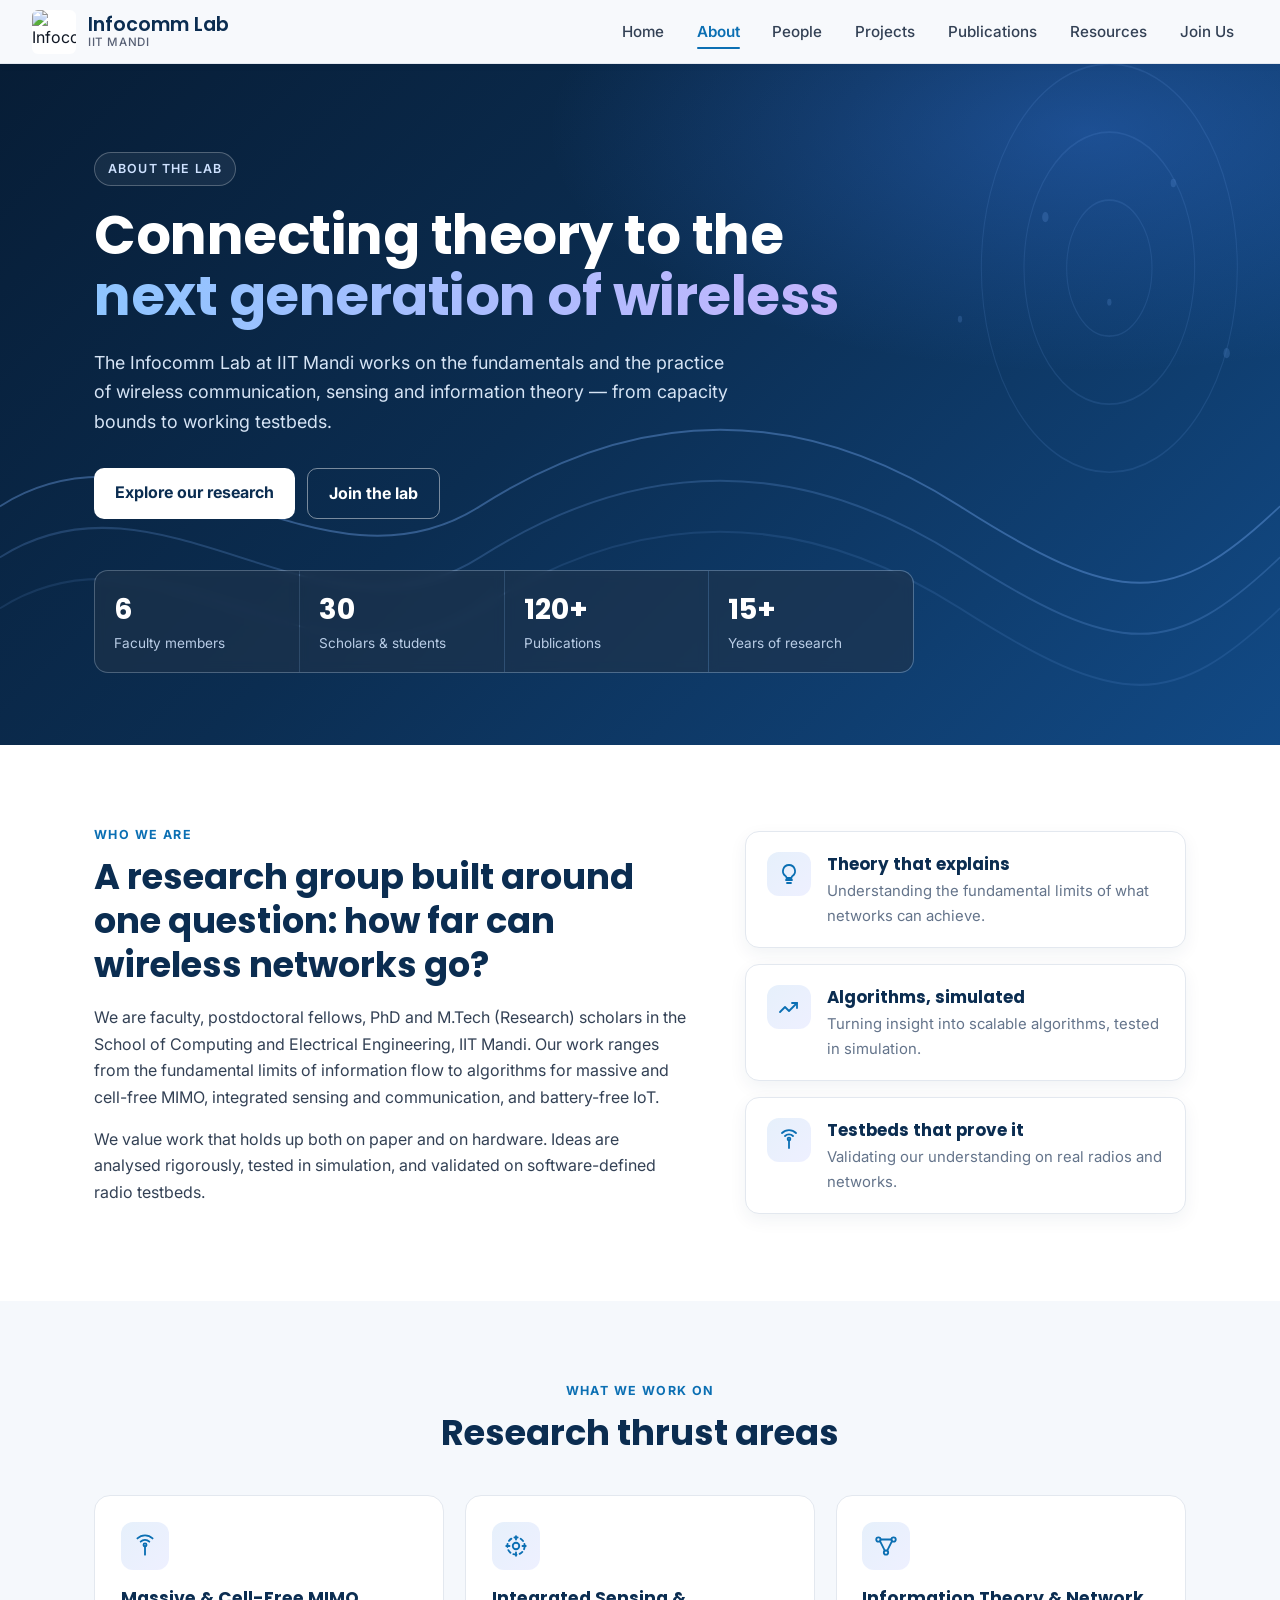
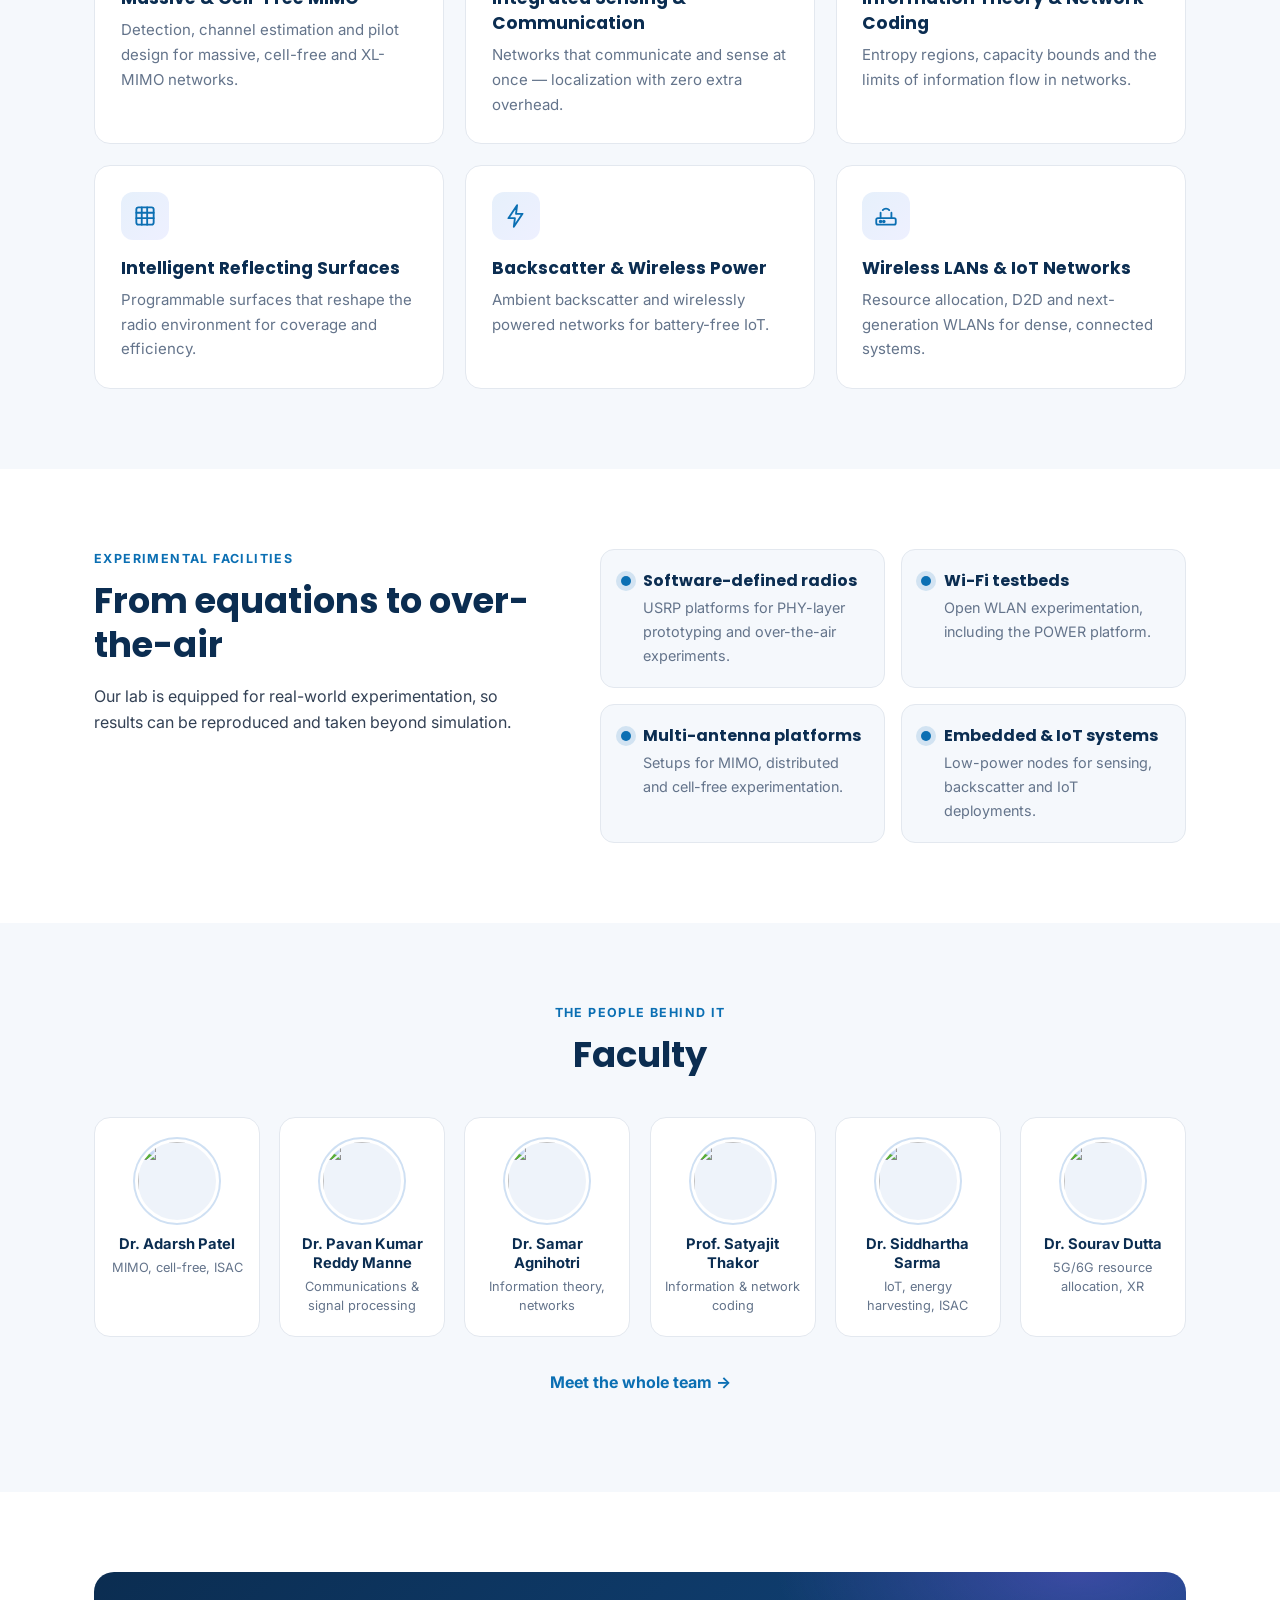
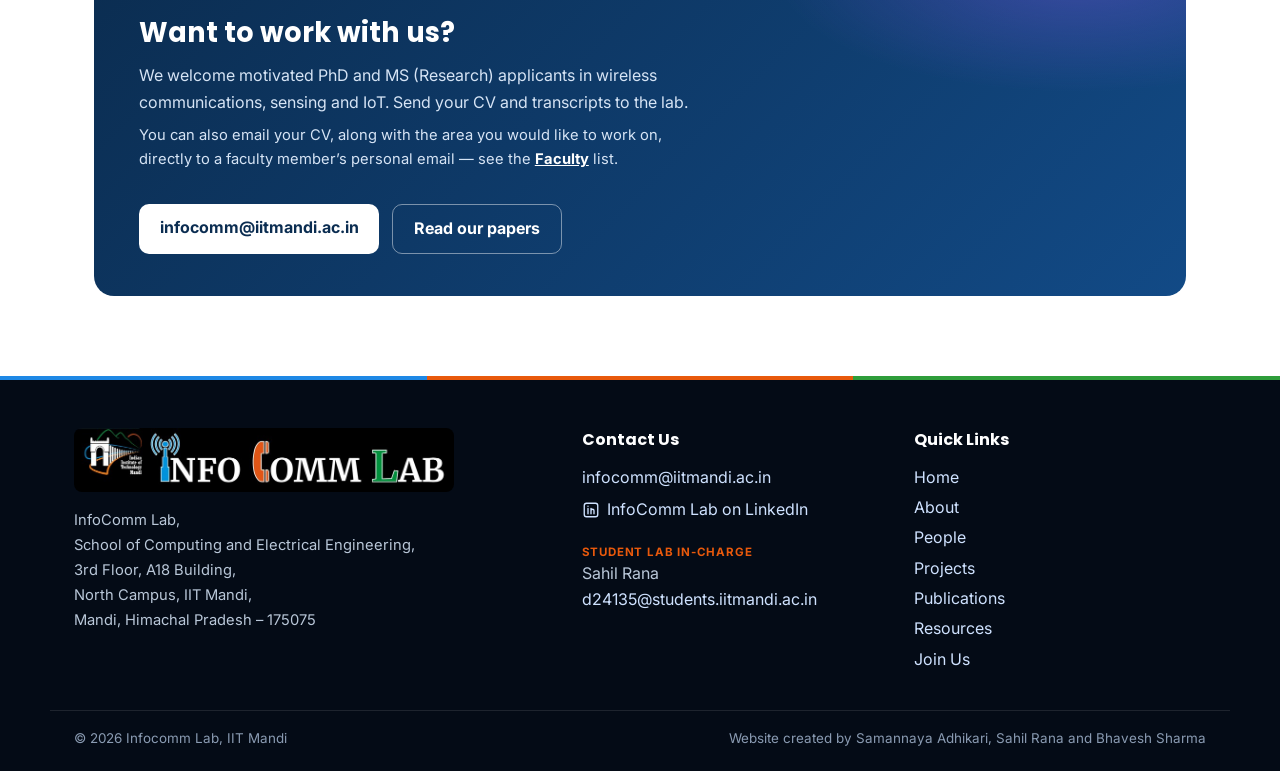
==== about.html @ 1af62e1c "InfoComm Lab website" ====
<!DOCTYPE html>
<html lang="en">
<head>
  <meta charset="utf-8" />
  <meta name="viewport" content="width=device-width,initial-scale=1" />

  <title>About — Infocomm Lab, IIT Mandi</title>
  <meta name="description" content="About the Infocomm Lab, IIT Mandi — research in massive and cell-free MIMO, ISAC, information theory, IRS, backscatter and IoT networks." />
  <meta name="keywords" content="Infocomm Lab IIT Mandi, wireless research, communication systems, sensing" />
  <link rel="canonical" href="https://infocomm.iitmandi.ac.in/about.html" />

  <link href="https://fonts.googleapis.com/css2?family=Inter:wght@300;400;600;700&family=Poppins:wght@600&display=swap" rel="stylesheet">
  <link rel="stylesheet" href="style.css">
  <!-- NAVBAR style (inline so every page looks the same even with an old/cached style.css or script.js) -->
  <style>
    html body nav.nav.nav{position:sticky;top:0;z-index:1000;background:#f7f9fc !important;background-image:none !important;
      backdrop-filter:none !important;border-bottom:1px solid #e3e8ef !important;box-shadow:0 1px 8px rgba(15,23,42,.06) !important}
    html body nav.nav.nav .nav-inner{display:flex !important;align-items:center;justify-content:space-between;gap:1rem;
      width:100% !important;max-width:none !important;margin:0 !important;padding:.6rem 2rem !important;box-sizing:border-box}
    html body nav.nav.nav .brand{display:flex !important;align-items:center;gap:.75rem;margin:0 !important;text-decoration:none}
    html body nav.nav.nav .brand-logo{height:44px !important;width:44px !important;object-fit:contain;border-radius:6px;background:#fff}
    html body nav.nav.nav .brand-name{display:flex;flex-direction:column;line-height:1.15}
    html body nav.nav.nav .brand-text{font-family:"Poppins",sans-serif;font-weight:600;font-size:1.2rem;color:#0b2d51 !important}
    html body nav.nav.nav .brand-sub{font-family:"Inter",sans-serif;font-size:.72rem;font-weight:500;letter-spacing:.6px;text-transform:uppercase;color:#586175 !important}
    html body nav.nav.nav .nav-links{list-style:none;margin:0;padding:0;background:transparent !important;gap:.25rem}
    html body nav.nav.nav .nav-links li a{position:relative;display:block;text-decoration:none;font-family:"Inter",sans-serif;font-size:.95rem;font-weight:500;
      color:#334155 !important;padding:.5rem .9rem;border-radius:6px;opacity:1 !important;transition:color .2s,background-color .2s}
    html body nav.nav.nav .nav-links li a:hover{color:#0b6fb3 !important;background:#e8eef7 !important}
    html body nav.nav.nav .nav-links li a.active{color:#0b6fb3 !important;font-weight:600}
    html body nav.nav.nav .nav-links li a.active::after{content:"";position:absolute;left:.9rem;right:.9rem;bottom:2px;height:2px;border-radius:2px;background:#0b6fb3}
    html body nav.nav.nav .nav-toggle{background:none;border:0;padding:.6rem .4rem;cursor:pointer}
    html body nav.nav.nav .hamburger,html body nav.nav.nav .hamburger::before,html body nav.nav.nav .hamburger::after{background:#0b2d51 !important}
    @media (min-width:700px){
      html body nav.nav.nav .nav-toggle{display:none !important}
      html body nav.nav.nav .nav-links{display:flex !important;flex-direction:row;align-items:center;position:static}
    }
    @media (max-width:699px){
      html body nav.nav.nav .nav-inner{position:relative;padding:.5rem 1rem !important}
      html body nav.nav.nav .brand-logo{height:38px !important;width:38px !important}
      html body nav.nav.nav .nav-links{display:none !important;position:absolute;top:100%;left:0;right:0;flex-direction:column;
        background:#f7f9fc !important;border-bottom:1px solid #e3e8ef;box-shadow:0 8px 16px rgba(15,23,42,.08);padding:.5rem 1rem 1rem}
      html body nav.nav.nav .nav-links.open{display:flex !important}
      html body nav.nav.nav .nav-links li a.active::after{display:none}
    }
    @media (min-width:700px) and (max-width:1100px){
      html body nav.nav.nav .nav-inner{padding:.6rem 1rem !important}
      html body nav.nav.nav .nav-links li a{padding:.5rem .55rem;font-size:.88rem}
      html body nav.nav.nav .brand-sub{display:none}
    }
  </style>
  <!-- ABOUT PAGE styles -->
  <style>
    .ab{--navy:#0b2d51;--blue:#0b6fb3;--sky:#3b82f6;--ink:#0f1724;--text:#334155;--muted:#64748b;--line:#e3e8ef;--tint:#f5f8fc}
    .ab-wrap{max-width:1140px;margin:0 auto;padding:0 1.5rem}
    .ab h1,.ab h2,.ab h3{font-family:"Poppins",sans-serif;color:var(--navy);margin:0}
    .ab p{color:var(--text);line-height:1.65}
    .ab-section{padding:5rem 0}
    .ab-tint{background:var(--tint)}
    .ab-kicker{font-size:.78rem;font-weight:700;letter-spacing:1.4px;text-transform:uppercase;color:var(--blue) !important;margin:0 0 .6rem}
    .ab-head{text-align:center;margin-bottom:2.5rem}
    .ab-head h2,.ab-intro h2,.ab-facilities h2{font-size:clamp(1.6rem,3vw,2.2rem);line-height:1.25}
    .ab-center{text-align:center;margin-top:2rem}
    .ab-link{font-weight:700;color:var(--blue);text-decoration:none}
    .ab-link:hover{text-decoration:underline}

    /* hero */
    .ab-hero{position:relative;overflow:hidden;color:#fff;padding:5.5rem 0 4.5rem;
      background:radial-gradient(900px 400px at 85% 10%,rgba(59,130,246,.35),transparent 60%),
                 linear-gradient(135deg,#071d36 0%,#0b2d51 45%,#124a86 100%)}
    .ab-waves{position:absolute;inset:0;width:100%;height:100%;color:#7fb4ff;opacity:.35;pointer-events:none}
    .ab-hero-inner{position:relative}
    .ab-eyebrow{display:inline-block;margin:0 0 1.2rem;padding:.35rem .8rem;border:1px solid rgba(255,255,255,.25);border-radius:999px;
      font-size:.78rem;font-weight:600;letter-spacing:1.2px;text-transform:uppercase;color:#cfe2ff !important;background:rgba(255,255,255,.06)}
    .ab-hero h1{color:#fff;font-size:clamp(2rem,5vw,3.4rem);line-height:1.12;letter-spacing:-.5px}
    .ab-hero h1 span{background:linear-gradient(90deg,#8ec5ff,#c4b5fd);-webkit-background-clip:text;background-clip:text;color:transparent}
    .ab-lead{max-width:640px;margin:1.3rem 0 0;font-size:1.12rem;color:#d6e4f5 !important}
    .ab-hero-cta{display:flex;flex-wrap:wrap;gap:.8rem;margin-top:2rem}
    .ab-btn{display:inline-block;padding:.8rem 1.3rem;border-radius:10px;font-weight:700;text-decoration:none;transition:transform .15s,box-shadow .15s,background .15s}
    .ab-btn:hover{transform:translateY(-2px)}
    .ab-btn-light{background:#fff;color:var(--navy)}
    .ab-btn-light:hover{box-shadow:0 10px 24px rgba(0,0,0,.25)}
    .ab-btn-ghost{border:1px solid rgba(255,255,255,.45);color:#fff}
    .ab-btn-ghost:hover{background:rgba(255,255,255,.1)}
    .ab-stats{list-style:none;margin:3.2rem 0 0;padding:0;display:grid;grid-template-columns:repeat(4,1fr);gap:1px;
      background:rgba(255,255,255,.14);border:1px solid rgba(255,255,255,.14);border-radius:14px;overflow:hidden;max-width:820px}
    .ab-stats li{background:rgba(7,29,54,.55);padding:1.1rem 1.2rem;backdrop-filter:blur(4px)}
    .ab-stats strong{display:block;font-family:"Poppins",sans-serif;font-size:1.8rem;color:#fff}
    .ab-stats span{font-size:.85rem;color:#b9cde6}

    /* intro */
    .ab-intro{display:grid;grid-template-columns:1.35fr 1fr;gap:3.5rem;align-items:center}
    .ab-intro h2{margin-bottom:1.1rem}
    .ab-pillars{display:grid;gap:1rem}
    .ab-pillar{display:flex;gap:1rem;align-items:flex-start;background:#fff;border:1px solid var(--line);border-radius:14px;padding:1.2rem 1.3rem;
      box-shadow:0 6px 18px rgba(11,45,81,.06);transition:transform .2s,box-shadow .2s}
    .ab-pillar:hover{transform:translateX(6px);box-shadow:0 10px 26px rgba(11,45,81,.12)}
    .ab-pic{flex:none;width:44px;height:44px;border-radius:12px;display:flex;align-items:center;justify-content:center;background:linear-gradient(135deg,#e6f0fb,#eef0ff)}
    .ab-pic svg{width:24px;height:24px;fill:none;stroke:var(--blue);stroke-width:1.8;stroke-linecap:round;stroke-linejoin:round}
    .ab-num{font-family:"Poppins",sans-serif;font-weight:700;font-size:1.1rem;color:var(--sky);min-width:2rem}
    .ab-pillar h3{font-size:1.05rem}
    .ab-pillar p{margin:.2rem 0 0;font-size:.93rem;color:var(--muted)}

    /* thrust cards */
    .ab-grid{display:grid;grid-template-columns:repeat(3,1fr);gap:1.3rem}
    .ab-card{position:relative;display:block;background:#fff;border:1px solid var(--line);border-radius:16px;padding:1.6rem;text-decoration:none;
      transition:transform .2s,box-shadow .2s,border-color .2s;overflow:hidden}
    .ab-card::after{content:"";position:absolute;left:0;top:0;height:3px;width:0;background:linear-gradient(90deg,var(--blue),#8b5cf6);transition:width .3s}
    .ab-card:hover{transform:translateY(-6px);box-shadow:0 18px 36px rgba(11,45,81,.14);border-color:#cfdcec}
    .ab-card:hover::after{width:100%}
    .ab-icon{display:inline-flex;width:48px;height:48px;border-radius:12px;align-items:center;justify-content:center;
      background:linear-gradient(135deg,#e6f0fb,#eef0ff);margin-bottom:1rem}
    .ab-icon svg{width:26px;height:26px;fill:none;stroke:var(--blue);stroke-width:1.7;stroke-linecap:round;stroke-linejoin:round}
    .ab-card h3{font-size:1.08rem;margin-bottom:.45rem}
    .ab-card p{margin:0;font-size:.94rem;color:var(--muted)}

    /* facilities */
    .ab-facilities{display:grid;grid-template-columns:1fr 1.3fr;gap:3.5rem;align-items:start}
    .ab-facilities h2{margin-bottom:1rem}
    .ab-facility-list{list-style:none;margin:0;padding:0;display:grid;grid-template-columns:1fr 1fr;gap:1rem}
    .ab-facility-list li{display:flex;gap:.8rem;background:var(--tint);border:1px solid var(--line);border-radius:14px;padding:1.2rem}
    .ab-dot{flex:none;width:10px;height:10px;margin-top:.45rem;border-radius:50%;background:var(--blue);box-shadow:0 0 0 5px rgba(11,111,179,.15)}
    .ab-facility-list h3{font-size:1rem}
    .ab-facility-list p{margin:.25rem 0 0;font-size:.9rem;color:var(--muted)}

    /* faculty */
    .ab-faculty{display:grid;grid-template-columns:repeat(6,1fr);gap:1.2rem}
    .ab-faculty a{display:flex;flex-direction:column;align-items:center;text-align:center;text-decoration:none;background:#fff;border:1px solid var(--line);
      border-radius:16px;padding:1.3rem .8rem;transition:transform .2s,box-shadow .2s}
    .ab-faculty a:hover{transform:translateY(-5px);box-shadow:0 14px 30px rgba(11,45,81,.12)}
    .ab-faculty img{width:84px;height:84px;border-radius:50%;object-fit:cover;border:3px solid #fff;box-shadow:0 0 0 2px #cfe0f3;margin-bottom:.8rem;background:#eef3fa}
    .ab-faculty strong{font-size:.92rem;color:var(--navy);line-height:1.3}
    .ab-faculty span{font-size:.8rem;color:var(--muted);margin-top:.3rem}

    /* join */
    .ab-join{display:flex;align-items:center;justify-content:space-between;gap:2rem;flex-wrap:wrap;color:#fff;border-radius:20px;padding:2.6rem 2.8rem;
      background:radial-gradient(500px 200px at 90% 0%,rgba(139,92,246,.35),transparent 60%),linear-gradient(135deg,#0b2d51,#124a86)}
    .ab-join h2{color:#fff;font-size:1.7rem}
    .ab-join p{color:#d6e4f5;max-width:560px;margin:.6rem 0 0}
    .ab-join-note{font-size:.92rem;margin-top:.5rem !important}
    .ab-join-note a{color:#fff;font-weight:700}
    .ab-join-cta{display:flex;gap:.8rem;flex-wrap:wrap}

    /* reveal on scroll */
    .ab-reveal{opacity:0;transform:translateY(22px);transition:opacity .7s ease,transform .7s ease}
    .ab-reveal.in{opacity:1;transform:none}
    @media (prefers-reduced-motion:reduce){.ab-reveal{opacity:1;transform:none;transition:none}.ab *{transition:none !important}}

    @media (max-width:960px){
      .ab-grid{grid-template-columns:repeat(2,1fr)}
      .ab-faculty{grid-template-columns:repeat(3,1fr)}
      .ab-intro,.ab-facilities{grid-template-columns:1fr;gap:2rem}
    }
    @media (max-width:600px){
      .ab-section{padding:3.5rem 0}
      .ab-wrap{padding:0 1rem}
      .ab-hero{padding:3.5rem 0 3rem}
      .ab-stats{grid-template-columns:repeat(2,1fr)}
      .ab-grid,.ab-facility-list{grid-template-columns:1fr}
      .ab-faculty{grid-template-columns:repeat(2,1fr)}
      .ab-join{padding:2rem 1.4rem}
    }
    .ab-credit{text-align:center;font-size:.8rem;color:#64748b;margin:.3rem 0 0}

    .ab-visit-sec{padding-top:0}
    .ab-visit{display:flex;align-items:center;gap:1.6rem;flex-wrap:wrap;padding:1.8rem 2rem;border-radius:18px;background:#fff;border:1px solid var(--line);border-left:5px solid #e8590c;box-shadow:0 12px 30px rgba(11,45,81,.08)}
    .ab-visit-av{position:relative;flex:none;width:80px;height:80px;border-radius:50%;overflow:hidden;background:linear-gradient(135deg,#dbeafe,#e0e7ff);display:flex;align-items:center;justify-content:center;box-shadow:0 0 0 3px #fff,0 0 0 5px #fcd9c4}
    .ab-visit-av span{font-family:"Poppins",sans-serif;font-weight:600;color:var(--blue);font-size:1.3rem}
    .ab-visit-av img{position:absolute;inset:0;width:100%;height:100%;object-fit:cover}
    .ab-visit-text{flex:1;min-width:240px}
    .ab-visit-text h2{font-size:1.35rem;margin-bottom:.4rem}
    .ab-visit-text p{margin:0}
    .ab-visit-text a{color:var(--blue);font-weight:600;text-decoration:none}
    .ab-visit-text a:hover{text-decoration:underline}
    .ab-visit-prev{font-size:.88rem;color:var(--muted) !important;margin-top:.35rem !important}
    .ab-visit-addr{font-style:normal;font-size:.88rem;color:var(--muted);line-height:1.6;padding-left:1.4rem;border-left:1px solid var(--line)}
    @media (max-width:760px){ .ab-visit-addr{border-left:0;padding-left:0} }
  </style>
  <!-- FOOTER style (same on every page) -->
  <style>
    html body .ft{margin-top:0;padding:0;background:#040b16;color:#b9c7d8;border:0;position:relative;font-family:"Inter",sans-serif}
    .ft-stripe{display:flex;height:4px}
    .ft-stripe span{flex:1}
    .ft-stripe span:nth-child(1){background:#1e88e5}.ft-stripe span:nth-child(2){background:#e8590c}.ft-stripe span:nth-child(3){background:#2e9d3a}
    .ft-inner{max-width:1180px;margin:0 auto;padding:3rem 1.5rem 2rem;display:grid;grid-template-columns:1.6fr 1fr 1fr;gap:2.5rem}
    .ft-cover{display:block;width:100%;max-width:380px;height:auto;border-radius:8px;margin-bottom:1rem}
    .ft address{font-style:normal;line-height:1.7;font-size:.92rem;color:#b9c7d8}
    .ft h4{font-family:"Poppins",sans-serif;color:#fff;font-size:1rem;margin:0 0 .9rem}
    .ft p{margin:0}
    .ft a{color:#cfe2ff;text-decoration:none}
    .ft a:hover{color:#fff;text-decoration:underline}
    .ft ul{list-style:none;margin:0;padding:0}
    .ft li{margin-bottom:.45rem}
    .ft-social{margin-top:.6rem !important}
    .ft-social a{display:inline-flex;align-items:center;gap:.45rem}
    .ft-social svg{width:18px;height:18px;fill:none;stroke:currentColor;stroke-width:1.8;stroke-linecap:round;stroke-linejoin:round}
    .ft-incharge{margin-top:1.1rem !important;line-height:1.6}
    .ft-incharge span{display:block;font-size:.72rem;font-weight:700;letter-spacing:.8px;text-transform:uppercase;color:#e8590c}
    .ft-bottom{border-top:1px solid rgba(255,255,255,.1);max-width:1180px;margin:0 auto;padding:1.1rem 1.5rem 1.4rem;display:flex;justify-content:space-between;gap:1rem;flex-wrap:wrap;font-size:.84rem;color:#8a9bb2}
    @media (max-width:800px){ .ft-inner{grid-template-columns:1fr 1fr} .ft-brand{grid-column:1/-1} }
    @media (max-width:500px){ .ft-inner{grid-template-columns:1fr;padding:2.4rem 1rem 1.6rem} .ft-bottom{flex-direction:column;padding:1rem} }
  </style>
</head>
<body>

  <!-- NAVBAR -->
  <nav class="nav" role="navigation" aria-label="Main navigation">
    <div class="nav-inner">
      <a class="brand" href="index.html">
        <img src="https://cdn.jsdelivr.net/gh/SamannayaAdhikari/infocomm-lab-assets/infocommlogo.jpg" alt="Infocomm Lab logo" class="brand-logo">
        <span class="brand-name"><span class="brand-text">Infocomm Lab</span><span class="brand-sub">IIT Mandi</span></span>
      </a>

      <button id="navToggle" class="nav-toggle" aria-expanded="false" aria-controls="navMenu" aria-label="Toggle navigation">
        <span class="hamburger"></span>
      </button>

      <ul id="navMenu" class="nav-links">
        <li><a href="index.html">Home</a></li>
        <li><a href="about.html" class="active">About</a></li>
        <li><a href="people.html">People</a></li>
        <li><a href="projects.html">Projects</a></li>
        <li><a href="publications.html">Publications</a></li>
        <li><a href="resources.html">Resources</a></li>
        <li><a href="join.html">Join Us</a></li>
      </ul>
    </div>
  </nav>

  <main class="ab">

    <!-- HERO -->
    <section class="ab-hero">
      <svg class="ab-waves" viewBox="0 0 1200 400" preserveAspectRatio="none" aria-hidden="true">
        <g fill="none" stroke="currentColor" stroke-width="1.2">
          <path d="M0 260 C150 200 300 320 450 260 S750 200 900 260 S1100 320 1200 260"/>
          <path d="M0 290 C150 230 300 350 450 290 S750 230 900 290 S1100 350 1200 290" opacity=".6"/>
          <path d="M0 320 C150 260 300 380 450 320 S750 260 900 320 S1100 380 1200 320" opacity=".35"/>
        </g>
        <g fill="currentColor" opacity=".5">
          <circle cx="980" cy="90" r="3"/><circle cx="1040" cy="140" r="2"/><circle cx="1100" cy="70" r="2.5"/>
          <circle cx="900" cy="150" r="2"/><circle cx="1150" cy="170" r="3"/>
        </g>
        <g fill="none" stroke="currentColor" opacity=".35">
          <circle cx="1040" cy="120" r="40"/><circle cx="1040" cy="120" r="80"/><circle cx="1040" cy="120" r="120"/>
        </g>
      </svg>
      <div class="ab-wrap ab-hero-inner">
        <p class="ab-eyebrow">About the Lab</p>
        <h1>Connecting theory to the<br><span>next generation of wireless</span></h1>
        <p class="ab-lead">
          The Infocomm Lab at IIT Mandi works on the fundamentals and the practice of wireless
          communication, sensing and information theory &mdash; from capacity bounds to working testbeds.
        </p>
        <div class="ab-hero-cta">
          <a class="ab-btn ab-btn-light" href="projects.html">Explore our research</a>
          <a class="ab-btn ab-btn-ghost" href="#join">Join the lab</a>
        </div>
        <ul class="ab-stats">
          <li><strong>6</strong><span>Faculty members</span></li>
          <li><strong>30</strong><span>Scholars &amp; students</span></li>
          <li><strong>120+</strong><span>Publications</span></li>
          <li><strong>15+</strong><span>Years of research</span></li>
        </ul>
      </div>
    </section>

    <!-- WHO WE ARE -->
    <section class="ab-section">
      <div class="ab-wrap ab-intro">
        <div>
          <p class="ab-kicker">Who we are</p>
          <h2>A research group built around one question: how far can wireless networks go?</h2>
          <p>
            We are faculty, postdoctoral fellows, PhD and M.Tech (Research) scholars in the School of
            Computing and Electrical Engineering, IIT Mandi. Our work ranges from the fundamental limits of
            information flow to algorithms for massive and cell-free MIMO, integrated sensing and
            communication, and battery-free IoT.
          </p>
          <p>
            We value work that holds up both on paper and on hardware. Ideas are analysed rigorously,
            tested in simulation, and validated on software-defined radio testbeds.
          </p>
        </div>
        <aside class="ab-pillars" aria-label="Our approach">
          <div class="ab-pillar"><span class="ab-pic"><svg viewBox="0 0 24 24"><path d="M9 18h6M10 21h4M12 3a6 6 0 0 0-3.5 10.9c.6.5 1 1.2 1 2V16h5v-.1c0-.8.4-1.5 1-2A6 6 0 0 0 12 3z"/></svg></span><div><h3>Theory that explains</h3><p>Understanding the fundamental limits of what networks can achieve.</p></div></div>
          <div class="ab-pillar"><span class="ab-pic"><svg viewBox="0 0 24 24"><path d="M3 17l5-5 4 4 8-8"/><path d="M15 8h5v5"/></svg></span><div><h3>Algorithms, simulated</h3><p>Turning insight into scalable algorithms, tested in simulation.</p></div></div>
          <div class="ab-pillar"><span class="ab-pic"><svg viewBox="0 0 24 24"><path d="M12 20v-8M8 8a5.6 5.6 0 0 1 8 0M5 5a10 10 0 0 1 14 0"/><circle cx="12" cy="11" r="1.4"/></svg></span><div><h3>Testbeds that prove it</h3><p>Validating our understanding on real radios and networks.</p></div></div>
        </aside>
      </div>
    </section>

    <!-- RESEARCH THRUSTS -->
    <section class="ab-section ab-tint">
      <div class="ab-wrap">
        <div class="ab-head">
          <p class="ab-kicker">What we work on</p>
          <h2>Research thrust areas</h2>
        </div>
        <div class="ab-grid">
          <a class="ab-card" href="projects.html">
            <span class="ab-icon"><svg viewBox="0 0 24 24"><path d="M12 20v-8M8 8a5.6 5.6 0 0 1 8 0M5 5a10 10 0 0 1 14 0"/><circle cx="12" cy="11" r="1.4"/></svg></span>
            <h3>Massive &amp; Cell-Free MIMO</h3>
            <p>Detection, channel estimation and pilot design for massive, cell-free and XL-MIMO networks.</p>
          </a>
          <a class="ab-card" href="projects.html">
            <span class="ab-icon"><svg viewBox="0 0 24 24"><circle cx="12" cy="12" r="3"/><path d="M12 3v3M12 18v3M3 12h3M18 12h3"/><circle cx="12" cy="12" r="8" stroke-dasharray="3 3"/></svg></span>
            <h3>Integrated Sensing &amp; Communication</h3>
            <p>Networks that communicate and sense at once &mdash; localization with zero extra overhead.</p>
          </a>
          <a class="ab-card" href="projects.html">
            <span class="ab-icon"><svg viewBox="0 0 24 24"><circle cx="5" cy="6" r="2"/><circle cx="19" cy="6" r="2"/><circle cx="12" cy="18" r="2"/><path d="M6.5 7.5 11 16.5M17.5 7.5 13 16.5M7 6h10"/></svg></span>
            <h3>Information Theory &amp; Network Coding</h3>
            <p>Entropy regions, capacity bounds and the limits of information flow in networks.</p>
          </a>
          <a class="ab-card" href="projects.html">
            <span class="ab-icon"><svg viewBox="0 0 24 24"><rect x="4" y="4" width="16" height="16" rx="2"/><path d="M4 9h16M4 14h16M9 4v16M14 4v16"/></svg></span>
            <h3>Intelligent Reflecting Surfaces</h3>
            <p>Programmable surfaces that reshape the radio environment for coverage and efficiency.</p>
          </a>
          <a class="ab-card" href="projects.html">
            <span class="ab-icon"><svg viewBox="0 0 24 24"><path d="M13 2 5 14h6l-1 8 8-12h-6z"/></svg></span>
            <h3>Backscatter &amp; Wireless Power</h3>
            <p>Ambient backscatter and wirelessly powered networks for battery-free IoT.</p>
          </a>
          <a class="ab-card" href="projects.html">
            <span class="ab-icon"><svg viewBox="0 0 24 24"><rect x="3" y="14" width="18" height="6" rx="1.5"/><path d="M7 14V9M17 14V9M9 6.5a4 4 0 0 1 6 0"/><circle cx="7" cy="17" r=".8"/><circle cx="10" cy="17" r=".8"/></svg></span>
            <h3>Wireless LANs &amp; IoT Networks</h3>
            <p>Resource allocation, D2D and next-generation WLANs for dense, connected systems.</p>
          </a>
        </div>
      </div>
    </section>

    <!-- EXPERIMENTAL FACILITIES -->
    <section id="infrastructure" class="ab-section">
      <div class="ab-wrap ab-facilities">
        <div>
          <p class="ab-kicker">Experimental facilities</p>
          <h2>From equations to over-the-air</h2>
          <p>
            Our lab is equipped for real-world experimentation, so results can be reproduced and
            taken beyond simulation.
          </p>
        </div>
        <ul class="ab-facility-list">
          <li><span class="ab-dot"></span><div><h3>Software-defined radios</h3><p>USRP platforms for PHY-layer prototyping and over-the-air experiments.</p></div></li>
          <li><span class="ab-dot"></span><div><h3>Wi-Fi testbeds</h3><p>Open WLAN experimentation, including the POWER platform.</p></div></li>
          <li><span class="ab-dot"></span><div><h3>Multi-antenna platforms</h3><p>Setups for MIMO, distributed and cell-free experimentation.</p></div></li>
          <li><span class="ab-dot"></span><div><h3>Embedded &amp; IoT systems</h3><p>Low-power nodes for sensing, backscatter and IoT deployments.</p></div></li>
        </ul>
      </div>
    </section>


    <!-- FACULTY -->
    <section class="ab-section ab-tint">
      <div class="ab-wrap">
        <div class="ab-head">
          <p class="ab-kicker">The people behind it</p>
          <h2>Faculty</h2>
        </div>
        <div class="ab-faculty">
          <a href="people.html#faculties"><img loading="lazy" src="https://cdn.jsdelivr.net/gh/SamannayaAdhikari/infocomm-lab-assets/adarsh.jpg" alt=""><strong>Dr. Adarsh Patel</strong><span>MIMO, cell-free, ISAC</span></a>
          <a href="people.html#faculties"><img loading="lazy" src="https://cdn.jsdelivr.net/gh/SamannayaAdhikari/infocomm-lab-assets/pavan.png" alt=""><strong>Dr. Pavan Kumar Reddy Manne</strong><span>Communications &amp; signal processing</span></a>
          <a href="people.html#faculties"><img loading="lazy" src="https://cdn.jsdelivr.net/gh/SamannayaAdhikari/infocomm-lab-assets/samar.jpg" alt=""><strong>Dr. Samar Agnihotri</strong><span>Information theory, networks</span></a>
          <a href="people.html#faculties"><img loading="lazy" src="https://cdn.jsdelivr.net/gh/SamannayaAdhikari/infocomm-lab-assets/satyajit.jpg" alt=""><strong>Prof. Satyajit Thakor</strong><span>Information &amp; network coding</span></a>
          <a href="people.html#faculties"><img loading="lazy" src="https://cdn.jsdelivr.net/gh/SamannayaAdhikari/infocomm-lab-assets/siddhartha.jpg" alt=""><strong>Dr. Siddhartha Sarma</strong><span>IoT, energy harvesting, ISAC</span></a>
          <a href="people.html#faculties"><img loading="lazy" src="https://cdn.jsdelivr.net/gh/SamannayaAdhikari/infocomm-lab-assets/sourav.jpg" alt=""><strong>Dr. Sourav Dutta</strong><span>5G/6G resource allocation, XR</span></a>
        </div>
        <p class="ab-center"><a class="ab-link" href="people.html">Meet the whole team &rarr;</a></p>
      </div>
    </section>

    <!-- JOIN -->
    <section id="join" class="ab-section">
      <div class="ab-wrap">
        <div class="ab-join">
          <div>
            <h2>Want to work with us?</h2>
            <p>We welcome motivated PhD and MS (Research) applicants in wireless communications, sensing and IoT.
               Send your CV and transcripts to the lab.</p>
            <p class="ab-join-note">You can also email your CV, along with the area you would like to work on, directly to a faculty member&rsquo;s personal email &mdash; see the <a href="people.html#faculties">Faculty</a> list.</p>
          </div>
          <div class="ab-join-cta">
            <a class="ab-btn ab-btn-light" href="mailto:infocomm@iitmandi.ac.in">infocomm@iitmandi.ac.in</a>
            <a class="ab-btn ab-btn-ghost" href="publications.html">Read our papers</a>
          </div>
        </div>
      </div>
    </section>

  </main>

  <!-- FOOTER (same on every page) -->
  <footer class="site-footer ft">
    <div class="ft-stripe" aria-hidden="true"><span></span><span></span><span></span></div>
    <div class="ft-inner">
      <div class="ft-brand">
        <img class="ft-cover" src="infocomm_lab_scee_iit_mandi_cover.jpeg" alt="Info Comm Lab, IIT Mandi">
        <address>
          InfoComm Lab,<br>
          School of Computing and Electrical Engineering,<br>
          3rd Floor, A18 Building,<br>
          North Campus, IIT Mandi,<br>
          Mandi, Himachal Pradesh &ndash; 175075
        </address>
      </div>
      <div>
        <h4>Contact Us</h4>
        <p><a href="mailto:infocomm@iitmandi.ac.in">infocomm@iitmandi.ac.in</a></p>
        <p class="ft-social"><a href="https://www.linkedin.com/company/infocomm-lab-scee-iit-mandi/" target="_blank" rel="noopener"><svg viewBox="0 0 24 24" aria-hidden="true"><rect x="3" y="3" width="18" height="18" rx="3"/><path d="M8 10v7M8 7v.01M12 17v-4a2 2 0 0 1 4 0v4M12 10v7"/></svg>InfoComm Lab on LinkedIn</a></p>
        <p class="ft-incharge"><span>Student lab in-charge</span>Sahil Rana<br><a href="mailto:d24135@students.iitmandi.ac.in">d24135@students.iitmandi.ac.in</a></p>
      </div>
      <div>
        <h4>Quick Links</h4>
        <ul>
          <li><a href="index.html">Home</a></li>
          <li><a href="about.html">About</a></li>
          <li><a href="people.html">People</a></li>
          <li><a href="projects.html">Projects</a></li>
          <li><a href="publications.html">Publications</a></li>
          <li><a href="resources.html">Resources</a></li>
          <li><a href="join.html">Join Us</a></li>
        </ul>
      </div>
    </div>
    <div class="ft-bottom">
      <p>&copy; <span id="year"></span> Infocomm Lab, IIT Mandi</p>
      <p>Website created by Samannaya Adhikari, Sahil Rana and Bhavesh Sharma</p>
    </div>
  </footer>


  <script src="script.js"></script>
  <script>
    // gentle reveal-on-scroll for About sections
    (function () {
      var els = document.querySelectorAll('.ab-section .ab-wrap > *, .ab-card, .ab-faculty a');
      if (!('IntersectionObserver' in window)) return;
      var io = new IntersectionObserver(function (es) {
        es.forEach(function (e) { if (e.isIntersecting) { e.target.classList.add('in'); io.unobserve(e.target); } });
      }, { threshold: 0.12 });
      els.forEach(function (el) { el.classList.add('ab-reveal'); io.observe(el); });
    })();
  </script>
</body>
</html>
---- style.css ----
/* style.css — mobile-first */
/* Colors and variables */
:root{
  --brand: #0b2d51;        /* deep indigo */
  --accent: #0b6fb3;       /* accent */
  --muted: #586175;
  --bg: #ffffff;
  --card-bg: #ffffff;
  --shadow: 0 6px 18px rgba(11,45,81,0.08);
  --radius: 10px;
  --max-width: 1100px;
  --gap: 1rem;
  --container-padding: 1rem;
}

/* Reset / base */
*{box-sizing:border-box}
html,body{height:100%}
body{
  margin:0;
  font-family: "Inter", system-ui, -apple-system, "Segoe UI", Roboto, "Helvetica Neue", Arial;
  color:#0f1724;
  background:var(--bg);
  line-height:1.45;
  -webkit-font-smoothing:antialiased;
  -moz-osx-font-smoothing:grayscale;
}

/* Container utility */
.container{
  width:calc(100% - 2*var(--container-padding));
  max-width:var(--max-width);
  margin:0 auto;
  padding:1rem var(--container-padding);
}

/* NAV — light, professional */
.nav{
  background:#f7f9fc;
  border-bottom:1px solid #e3e8ef;
  box-shadow:0 1px 8px rgba(15,23,42,0.06);
  position:sticky;
  top:0;
  z-index:100;
}
.nav-inner{
  position:relative;
  display:flex;
  align-items:center;
  justify-content:space-between;
  gap:1rem;
  width:100%;
  max-width:none;            /* full width: brand sits near the left edge */
  margin:0;
  padding:0.6rem 2rem;
}
.brand{display:flex;align-items:center;gap:.75rem;text-decoration:none;color:inherit}
.brand-logo{height:44px;width:44px;object-fit:contain;border-radius:6px;background:#fff}
.brand-name{display:flex;flex-direction:column;line-height:1.15}
.brand-text{font-weight:600;font-family:"Poppins",sans-serif;font-size:1.2rem;color:var(--brand)}
.brand-sub{font-size:.72rem;font-weight:500;letter-spacing:.6px;text-transform:uppercase;color:var(--muted)}
.nav-links{
  display:flex;
  gap:0.25rem;
  list-style:none;
  margin:0;
  padding:0;
  align-items:center;
}
.nav-links a{
  position:relative;
  text-decoration:none;
  color:#334155;
  padding:0.5rem 0.9rem;
  border-radius:6px;
  font-weight:500;
  font-size:.95rem;
  transition:color .2s, background-color .2s;
}
.nav-links a:hover{color:var(--accent);background:#e8eef7}
.nav-links a.active{color:var(--accent);font-weight:600}
.nav-links a.active::after{
  content:"";
  position:absolute;
  left:.9rem;right:.9rem;bottom:2px;
  height:2px;border-radius:2px;
  background:var(--accent);
}

/* mobile nav toggle */
.nav-toggle{
  background:none;
  border:0;
  display:inline-flex;
  align-items:center;
  justify-content:center;
  padding:.6rem .4rem;
  cursor:pointer;
}
.hamburger{
  display:block;
  width:22px;height:2px;background:var(--brand);
  position:relative;border-radius:2px;
}
.hamburger::before,.hamburger::after{
  content:"";
  position:absolute;
  left:0;
  width:22px;height:2px;background:var(--brand);
  border-radius:2px;
}
.hamburger::before{top:-7px}
.hamburger::after{top:7px}

/* mobile: collapsible menu (toggled by .open in script.js) */
@media (max-width:699px){
  .nav-inner{padding:0.5rem 1rem}
  .brand-logo{height:38px;width:38px}
  .nav-links{
    display:none;
    position:absolute;
    top:100%;left:0;right:0;
    flex-direction:column;
    align-items:stretch;
    background:#f7f9fc;
    border-bottom:1px solid #e3e8ef;
    box-shadow:0 8px 16px rgba(15,23,42,0.08);
    padding:.5rem 1rem 1rem;
  }
  .nav-links.open{display:flex}
  .nav-links a{display:block}
  .nav-links a.active::after{display:none}
}

/* HERO */
.hero{
  display:flex;
  flex-direction:column-reverse;
  gap:1rem;
  padding:1.2rem var(--container-padding) 2rem;
  align-items:center;
}
.hero-content{max-width:640px;text-align:left}
.hero h1{font-family:"Poppins",sans-serif;font-size:1.6rem;margin:.2rem 0 0.5rem;color:var(--brand)}
.lead{color:var(--muted);margin:0 0 1rem}
.hero-cta .btn{margin-right:.5rem}

/* Hero image */
.hero-image img{
  width:100%;
  height:auto;
  border-radius:12px;
  box-shadow:var(--shadow);
  max-width:980px;
}

/* Buttons */
.btn{
  display:inline-block;
  text-decoration:none;
  padding:0.6rem 0.9rem;
  border-radius:8px;
  font-weight:600;
  font-size:0.95rem;
}
.btn-primary{
  background:var(--brand);
  color:white;
}
.btn-outline{
  border:1px solid rgba(11,45,81,0.08);
  color:var(--brand);
  background:transparent;
}

/* HIGHLIGHTS / STATS */
.highlights .grid-3{
  display:grid;
  grid-template-columns:repeat(3,1fr);
  gap:0.8rem;
  margin-top:.5rem;
}
.stat-card{
  background:var(--card-bg);
  border-radius:var(--radius);
  padding:1rem;
  text-align:center;
  box-shadow:var(--shadow);
}
.stat-card h3{margin:.1rem 0;font-size:1.2rem;color:var(--brand)}
.stat-card p{margin:0;color:var(--muted)}

/* SECTIONS */
.section{padding:1rem var(--container-padding) 2rem}
.section-header h2{margin:.2rem 0; font-size:1.2rem;}
.section-header .muted{color:var(--muted);margin:0}

/* Card grid */
.card-grid{
  display:grid;
  grid-template-columns:1fr;
  gap:1rem;
  margin-top:1rem;
}
.card-grid.small{grid-auto-flow:column;grid-auto-columns:1fr;gap:.8rem}
.card{
  background:var(--card-bg);
  border-radius:var(--radius);
  overflow:hidden;
  box-shadow:var(--shadow);
  display:flex;
  flex-direction:column;
}
.card-img{width:100%;height:170px;object-fit:cover;display:block}
.card-body{padding:0.9rem}
.card-title{margin:.2rem 0 .4rem}
.card-text{color:var(--muted);margin:0 0 .6rem}
.card-meta{font-size:.85rem;color:var(--muted)}
.card-link{display:inline-block;margin-top:.6rem;text-decoration:none;color:var(--brand);font-weight:600}

/* person-card */
.person-card{
  display:flex;
  gap:0.8rem;
  align-items:center;
  background:var(--card-bg);
  padding:.6rem;border-radius:10px;box-shadow:var(--shadow)
}
.person-card .avatar{width:68px;height:68px;border-radius:8px;object-fit:cover}
.person-info h4{margin:0;font-size:1rem}
.person-info .muted{margin:0;color:var(--muted);font-size:.9rem}

/* publications list */
.pub-list{margin:0;padding-left:1.2rem;color:var(--muted)}

/* Footer */
.site-footer{
  margin-top:2rem;
  background:#f9fbff;
  padding:1.2rem var(--container-padding);
  border-top:1px solid rgba(15,23,36,0.03);
}
.footer-grid{display:grid;grid-template-columns:1fr;gap:1rem;align-items:start}
.footer-links{list-style:none;padding:0;margin:0}
.footer-links a{text-decoration:none;color:var(--muted)}
.footer-bottom{text-align:center;padding-top:0.6rem;color:var(--muted);font-size:.9rem}

/* small helpers */
.muted{color:var(--muted)}
.center{text-align:center}

/* LARGER SCREENS */
@media (min-width:700px){
  .nav-links{display:flex}
  .nav-toggle{display:none}

  .hero{flex-direction:row;align-items:center;padding:2.2rem var(--container-padding)}
  .hero-content{text-align:left}
  .hero h1{font-size:2rem}
  .card-grid{grid-template-columns:repeat(3,1fr)}
  .card-img{height:180px}
  .card-grid.small{grid-template-columns:repeat(3,1fr)}
  .footer-grid{grid-template-columns:1fr 1fr 1fr}
}

@media (min-width:1024px){
  .hero h1{font-size:2.4rem}
  .card-img{height:200px}
  .grid-3{grid-template-columns:repeat(3,1fr)}
}



/* ===== people.html specific styles ===== */
.person-grid{
  display:grid;
  grid-template-columns:1fr;
  gap:1rem;
  margin-top:0.6rem;
}

/* person title badge */
.badge{
  display:inline-block;
  font-size:.75rem;
  padding:0.15rem 0.4rem;
  margin-left:0.5rem;
  border-radius:6px;
  background:rgba(11,45,81,0.08);
  color:var(--brand);
  font-weight:600;
  vertical-align:middle;
}

/* person-bio collapse */
.person-bio{
  max-height:3.2rem; /* approx 2 lines */
  overflow:hidden;
  transition:max-height .28s ease, opacity .28s ease;
  opacity:0.95;
  margin-top:0.45rem;
}
.person-bio.expanded{
  max-height:10rem; /* show full when expanded */
}

/* bio toggle button */
.bio-toggle{
  background:none;
  border:1px solid rgba(11,45,81,0.06);
  padding:0.35rem 0.6rem;
  border-radius:6px;
  cursor:pointer;
  font-weight:600;
  margin-right:0.6rem;
}

/* adjust person-card layout on larger screens */
@media (min-width:700px){
  .person-grid{
    grid-template-columns:repeat(2,1fr);
  }
}

@media (min-width:1024px){
  .person-grid{
    grid-template-columns:repeat(3,1fr);
  }
}


/* ===== publications.html ===== */

/* .publication-list{
  margin:0;
  padding-left:1.2rem;
} */

/* .publication-item{
  margin-bottom:1.2rem;
  padding-bottom:0.8rem;
  border-bottom:1px solid rgba(15,23,36,0.05);
} */

/* Publications Hero Section */
.publications-hero {
  background: linear-gradient(135deg, #1e3a8a 0%, #3b82f6 100%);
  color: #fff;
  padding: 4rem 0 3rem;
  margin-bottom: 3rem;
}

.publications-hero .section-header {
  text-align: center;
  max-width: 800px;
  margin: 0 auto;
}

.publications-hero h1 {
  font-size: 2.8rem;
  margin-bottom: 1rem;
  font-weight: 700;
  color: #ffffff;
}

.publications-hero .muted {
  font-size: 1.15rem;
  opacity: 0.95;
  color: #e0e7ff;
}

/* Publication Statistics */
.pub-stats {
  background: linear-gradient(135deg, #f8fafc 0%, #e2e8f0 100%);
  padding: 2.5rem;
  border-radius: 16px;
  margin-bottom: 3.5rem;
  display: grid;
  grid-template-columns: repeat(auto-fit, minmax(220px, 1fr));
  gap: 2rem;
  box-shadow: 0 4px 12px rgba(0, 0, 0, 0.08);
}

.stat-item {
  text-align: center;
  padding: 1rem;
}

.stat-number {
  font-size: 3rem;
  font-weight: 700;
  color: #3b82f6;
  display: block;
  margin-bottom: 0.5rem;
  font-family: 'Poppins', sans-serif;
}

.stat-label {
  font-size: 1rem;
  color: #64748b;
  font-weight: 500;
}

/* Section Styling */
.pub-section {
  margin-bottom: 5rem;
}

.pub-section-header {
  background: linear-gradient(to right, #f8fafc, #e2e8f0);
  padding: 2rem 2.5rem;
  border-left: 6px solid #3b82f6;
  margin-bottom: 2.5rem;
  border-radius: 12px;
  box-shadow: 0 2px 8px rgba(0, 0, 0, 0.06);
}

.pub-section-header h2 {
  font-size: 2rem;
  color: #1e293b;
  margin: 0 0 0.5rem 0;
  font-weight: 700;
  font-family: 'Poppins', sans-serif;
}


.pub-section-header .year-range {
  font-size: 1rem;
  color: #64748b;
  margin: 0;
  font-weight: 500;
}

/* ===== about.html ===== */

.year-subsection {
  margin: 3rem 0 2rem;
}

.year-subsection h3 {
  font-size: 1.5rem;
  color: #334155;
  padding-bottom: 0.75rem;
  border-bottom: 3px solid #cbd5e1;
  margin-bottom: 2rem;
  font-weight: 600;
  font-family: 'Poppins', sans-serif;
  display: flex;
  align-items: center;
  gap: 1rem;
}

.year-subsection h3::before {
  content: '';
  width: 8px;
  height: 8px;
  background: #3b82f6;
  border-radius: 50%;
}

/* Publication List */
.publication-list {
  list-style: none;
  padding: 0;
  margin: 0;
  counter-reset: pub-counter;
}

.publication-item {
  background: #ffffff;
  padding: 2rem 2.5rem;
  margin-bottom: 1.5rem;
  border-radius: 12px;
  border: 1px solid #e2e8f0;
  box-shadow: 0 1px 3px rgba(0, 0, 0, 0.08);
  transition: all 0.3s cubic-bezier(0.4, 0, 0.2, 1);
  position: relative;
  overflow: hidden;
  counter-increment: pub-counter;
}

.publication-item::before {
  content: '';
  position: absolute;
  left: 0;
  top: 0;
  height: 100%;
  width: 5px;
  background: linear-gradient(to bottom, #3b82f6, #2563eb);
  transform: scaleY(0);
  transition: transform 0.3s ease;
  transform-origin: top;
}

.publication-item::after {
  content: counter(pub-counter);
  position: absolute;
  top: 1.5rem;
  right: 2rem;
  font-size: 3rem;
  font-weight: 700;
  color: #f1f5f9;
  font-family: 'Poppins', sans-serif;
  pointer-events: none;
}

.publication-item:hover {
  border-color: #3b82f6;
  box-shadow: 0 8px 24px rgba(59, 130, 246, 0.15);
  transform: translateX(6px);
}

.publication-item:hover::before {
  transform: scaleY(1);
}

.pub-authors {
  font-size: 0.95rem;
  color: #64748b;
  margin-bottom: 0.75rem;
  line-height: 1.6;
}

.pub-authors strong {
  color: #1e293b;
  font-weight: 600;
}

.pub-title {
  font-size: 1.15rem;
  color: #0f172a;
  font-weight: 600;
  margin-bottom: 0.75rem;
  line-height: 1.6;
  position: relative;
  z-index: 1;
}

.pub-venue {
  font-size: 0.95rem;
  color: #475569;
  margin-bottom: 1rem;
  line-height: 1.5;
}

.pub-venue em {
  color: #3b82f6;
  font-style: normal;
  font-weight: 600;
}

.pub-links {
  font-size: 0.9rem;
  margin-top: 1rem;
  display: flex;
  flex-wrap: wrap;
  gap: 0.75rem;
}

.pub-links a {
  color: #3b82f6;
  text-decoration: none;
  font-weight: 600;
  padding: 0.4rem 1rem;
  border: 1px solid #3b82f6;
  border-radius: 6px;
  transition: all 0.2s ease;
  display: inline-block;
}

.pub-links a:hover {
  background: #3b82f6;
  color: #ffffff;
  transform: translateY(-2px);
  box-shadow: 0 4px 8px rgba(59, 130, 246, 0.3);
}

/* New badge for recent publications */
.badge-new {
  display: inline-block;
  background: linear-gradient(135deg, #10b981, #059669);
  color: white;
  padding: 0.25rem 0.75rem;
  border-radius: 12px;
  font-size: 0.75rem;
  font-weight: 600;
  margin-left: 0.5rem;
  text-transform: uppercase;
  letter-spacing: 0.5px;
}

.pub-tabs {
  display: flex;
  justify-content: center;
  gap: 1rem;
  margin-bottom: 3rem;
  background: #f8fafc;
  padding: 1rem;
  border-radius: 16px;
  box-shadow: 0 2px 8px rgba(0, 0, 0, 0.06);
}

.tab-button {
  padding: 1rem 3rem;
  font-size: 1.1rem;
  font-weight: 600;
  border: 2px solid #e2e8f0;
  background: #ffffff;
  color: #64748b;
  border-radius: 12px;
  cursor: pointer;
  transition: all 0.3s ease;
  font-family: 'Poppins', sans-serif;
  position: relative;
  overflow: hidden;
}

.tab-button::before {
  content: '';
  position: absolute;
  top: 0;
  left: -100%;
  width: 100%;
  height: 100%;
  background: linear-gradient(90deg, transparent, rgba(59, 130, 246, 0.1), transparent);
  transition: left 0.5s ease;
}

.tab-button:hover {
  border-color: #3b82f6;
  color: #3b82f6;
  transform: translateY(-2px);
  box-shadow: 0 4px 12px rgba(59, 130, 246, 0.2);
}

.tab-button:hover::before {
  left: 100%;
}


.tab-button.active {
  background: linear-gradient(135deg, #3b82f6, #2563eb);
  color: #ffffff;
  border-color: #3b82f6;
  box-shadow: 0 4px 16px rgba(59, 130, 246, 0.3);
}

.tab-button .tab-icon {
  margin-right: 0.5rem;
  font-size: 1.2rem;
}

/* Tab Content Container */
.tab-content-wrapper {
  position: relative;
  overflow: hidden;
  min-height: 500px;
}

.tab-content {
  display: none;
  opacity: 0;
  transform: translateX(100%);
  transition: all 0.5s cubic-bezier(0.4, 0, 0.2, 1);
}


/* ===== Announcements ===== */

.tab-content.active {
  display: block;
  opacity: 1;
  transform: translateX(0);
  animation: slideIn 0.5s ease-out;
}

.tab-content.sliding-out-left {
  animation: slideOutLeft 0.5s ease-out;
}

.tab-content.sliding-out-right {
  animation: slideOutRight 0.5s ease-out;
}

@keyframes slideIn {
  from {
    opacity: 0;
    transform: translateX(50px);
  }
  to {
    opacity: 1;
    transform: translateX(0);
  }
}

@keyframes slideOutLeft {
  from {
    opacity: 1;
    transform: translateX(0);
  }
  to {
    opacity: 0;
    transform: translateX(-50px);
  }
}

@keyframes slideOutRight {
  from {
    opacity: 1;
    transform: translateX(0);
  }
  to {
    opacity: 0;
    transform: translateX(50px);
  }
}

@keyframes fadeInUp {
  from {
    opacity: 0;
    transform: translateY(20px);
  }
  to {
    opacity: 1;
    transform: translateY(0);
  }
}


.publication-item {
  animation: fadeInUp 0.5s ease forwards;
  opacity: 0;
}


/* ===== Research Page ===== */


.publication-item:nth-child(1) { animation-delay: 0.1s; }
.publication-item:nth-child(2) { animation-delay: 0.15s; }
.publication-item:nth-child(3) { animation-delay: 0.2s; }
.publication-item:nth-child(4) { animation-delay: 0.25s; }
.publication-item:nth-child(5) { animation-delay: 0.3s; }
.publication-item:nth-child(n+6) { animation-delay: 0.35s; }

/* Responsive Design */
@media (max-width: 768px) {
  .publications-hero h1 {
    font-size: 2.2rem;
  }

  .publications-hero {
    padding: 3rem 0 2rem;
  }

 .pub-section-header {
    padding: 1.5rem 1.5rem;
  }

  .pub-section-header h2 {
    font-size: 1.6rem;
  }

  .publication-item {
    padding: 1.5rem 1.5rem;
  }

  .publication-item::after {
    font-size: 2rem;
    top: 1rem;
    right: 1rem;
  }
    .pub-stats {
    grid-template-columns: 1fr;
    gap: 1.5rem;
    padding: 2rem;
  }

    .stat-number {
    font-size: 2.5rem;
  }
}



/* ===== Hero Image Slider ===== */

.hero-slider{
  position:relative;
  overflow:hidden;
}

.hero-slide{
  position:absolute;
  inset:0;
  width:100%;
  height:100%;
  object-fit:cover;
  opacity:0;
  transition:opacity 0.8s ease-in-out;
}

.hero-slide.active{
  opacity:1;
  position:relative;
}


/* ===== Announcements + Awards ===== */

.two-col-announcement{
  display:grid;
  grid-template-columns:1.3fr 1fr;
  gap:3rem;
}

.award-list{
  list-style:disc;
  padding-left:1.2rem;
}

.award-list li{
  margin-bottom:0.8rem;
  line-height:1.4;
}

@media (max-width:900px){
  .two-col-announcement{
    grid-template-columns:1fr;
  }
}



/* ===== Navbar dropdown ===== */
.nav-dropdown{position:relative}
.drop-btn{
  background:none;
  border:0;
  padding:0.45rem 0.7rem;
  cursor:pointer;
  font-weight:600;
  color:var(--muted);
  border-radius:8px;
}
.nav-dropdown .dropdown-menu{
  position:absolute;
  top:calc(100% + 6px);
  right:0;
  background:var(--card-bg);
  box-shadow:0 10px 30px rgba(11,45,81,0.08);
  border-radius:8px;
  display:none;
  min-width:200px;
  padding:0.4rem;
  z-index:250;
}
.nav-dropdown.open .dropdown-menu{display:block}
.dropdown-menu li{list-style:none;margin:0}
.dropdown-menu a{
  display:block;padding:0.5rem 0.7rem;text-decoration:none;color:var(--muted);border-radius:6px;
}
.dropdown-menu a:hover{background:rgba(11,45,81,0.03);color:var(--brand)}

/* ===== Tabs ===== */
.tabs{max-width:1100px;margin:0 auto}
.tab-buttons{display:flex;gap:0.6rem;margin-bottom:1rem}
.tab-btn{
  background:transparent;border:1px solid rgba(11,45,81,0.06);
  padding:0.5rem 0.9rem;border-radius:8px;cursor:pointer;font-weight:600;color:var(--muted)
}
.tab-btn.active{background:var(--brand);color:#fff;border-color:var(--brand)}
.tab-content{display:none}
.tab-content.active{display:block}

/* Projects list */
.project-list{padding-left:1.1rem;margin-top:0.4rem}
.project-list li{margin-bottom:0.55rem}


/* ===== Awards preview (index only) ===== */

.award-preview .extra-award{
  display:none;
}
/* ===== Announcements preview ===== */
.announcement-preview .extra-announcement{
  display:none;
}
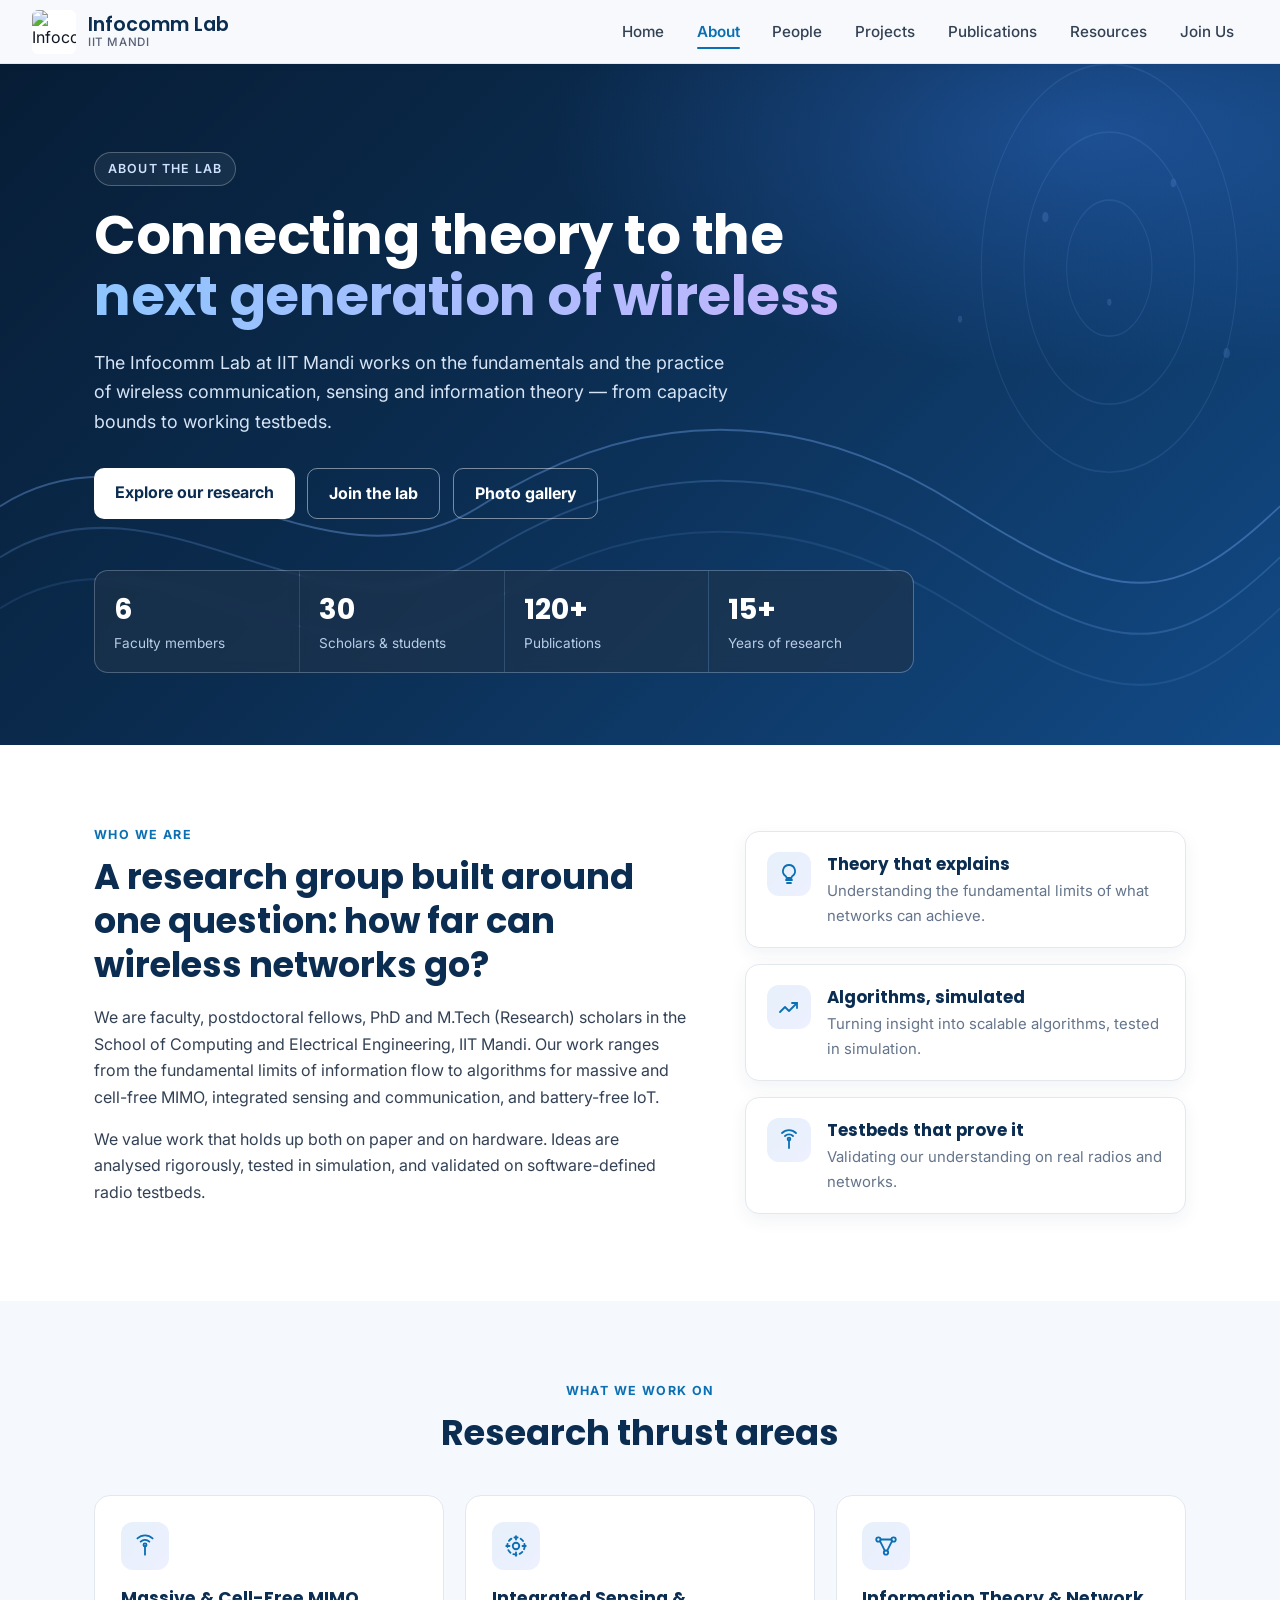
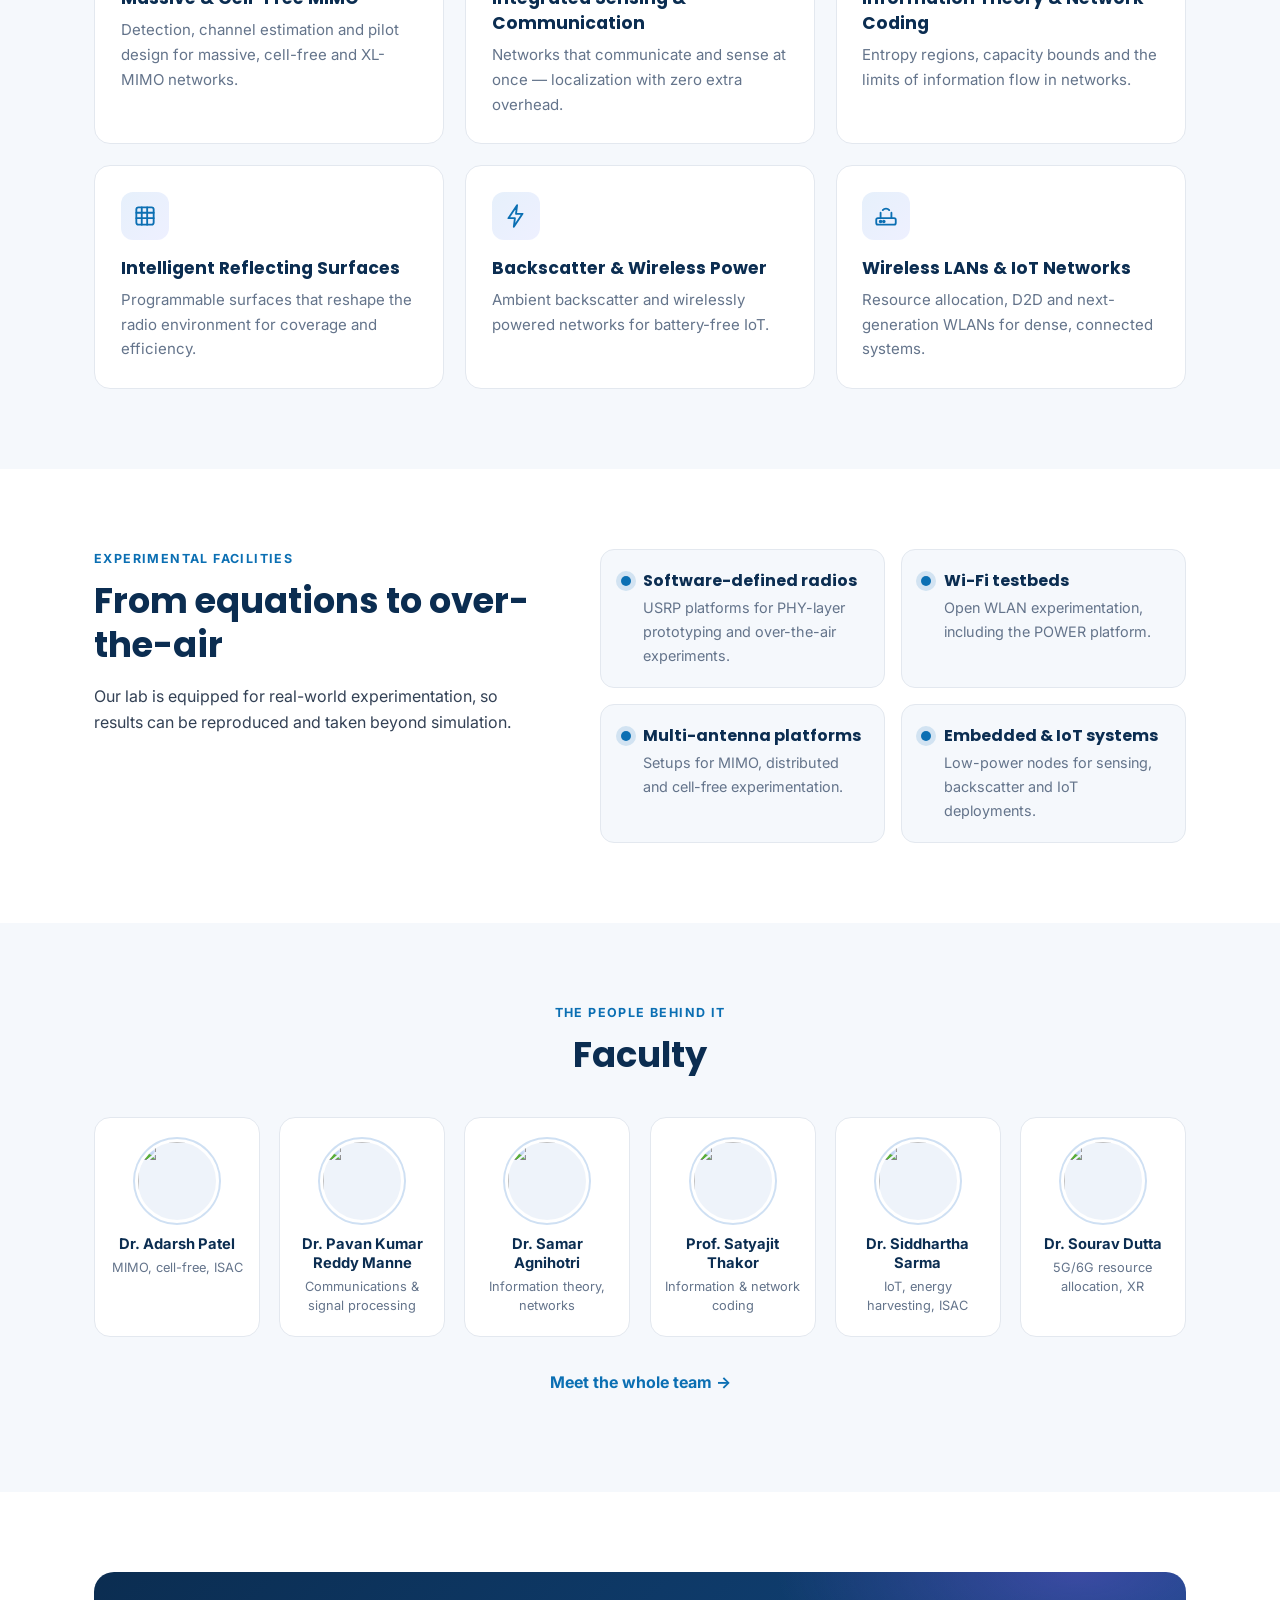
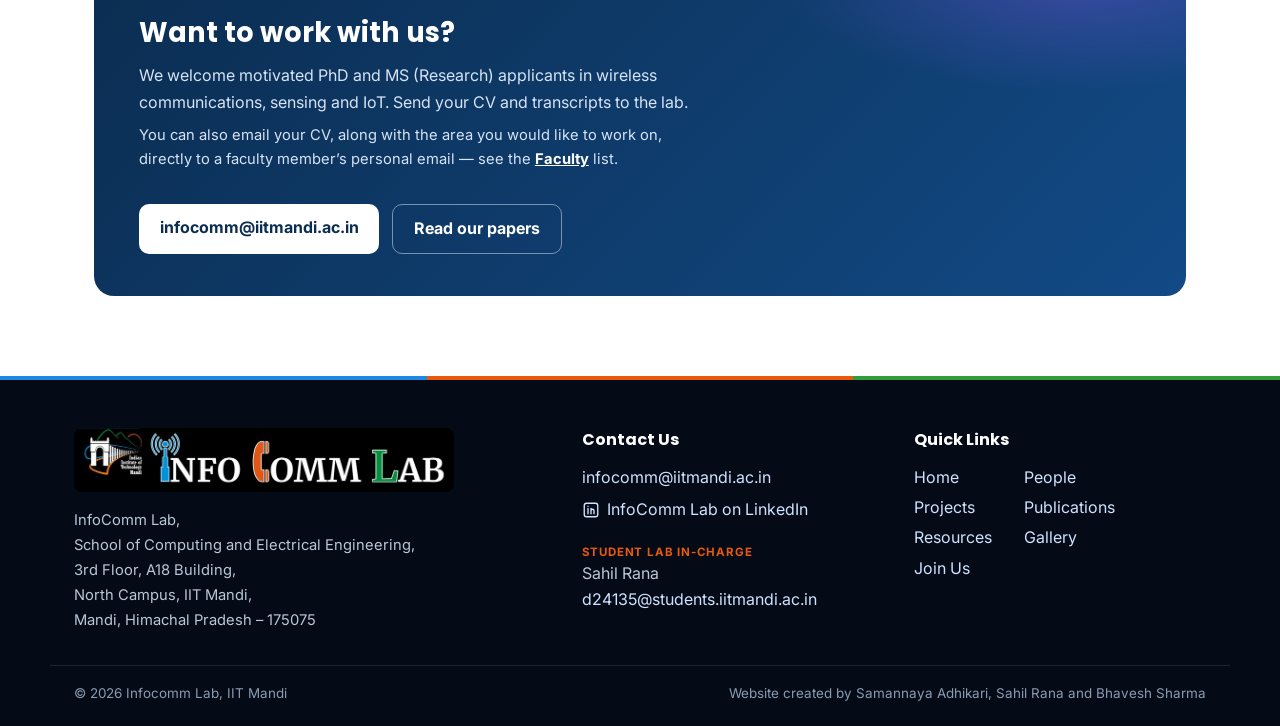
==== commit 06812792: "Add files via upload" ====
--- a/about.html
+++ b/about.html
@@ -190,6 +190,7 @@
     .ft a:hover{color:#fff;text-decoration:underline}
     .ft ul{list-style:none;margin:0;padding:0}
     .ft li{margin-bottom:.45rem}
+    .ft .ft-links-2{display:grid;grid-template-columns:repeat(2,minmax(0,max-content));column-gap:2rem}
     .ft-social{margin-top:.6rem !important}
     .ft-social a{display:inline-flex;align-items:center;gap:.45rem}
     .ft-social svg{width:18px;height:18px;fill:none;stroke:currentColor;stroke-width:1.8;stroke-linecap:round;stroke-linejoin:round}
@@ -254,6 +255,7 @@
         <div class="ab-hero-cta">
           <a class="ab-btn ab-btn-light" href="projects.html">Explore our research</a>
           <a class="ab-btn ab-btn-ghost" href="#join">Join the lab</a>
+          <a class="ab-btn ab-btn-ghost" href="gallery.html">Photo gallery</a>
         </div>
         <ul class="ab-stats">
           <li><strong>6</strong><span>Faculty members</span></li>
@@ -413,13 +415,13 @@
       </div>
       <div>
         <h4>Quick Links</h4>
-        <ul>
+        <ul class="ft-links-2">
           <li><a href="index.html">Home</a></li>
-          <li><a href="about.html">About</a></li>
           <li><a href="people.html">People</a></li>
           <li><a href="projects.html">Projects</a></li>
           <li><a href="publications.html">Publications</a></li>
           <li><a href="resources.html">Resources</a></li>
+          <li><a href="gallery.html">Gallery</a></li>
           <li><a href="join.html">Join Us</a></li>
         </ul>
       </div>
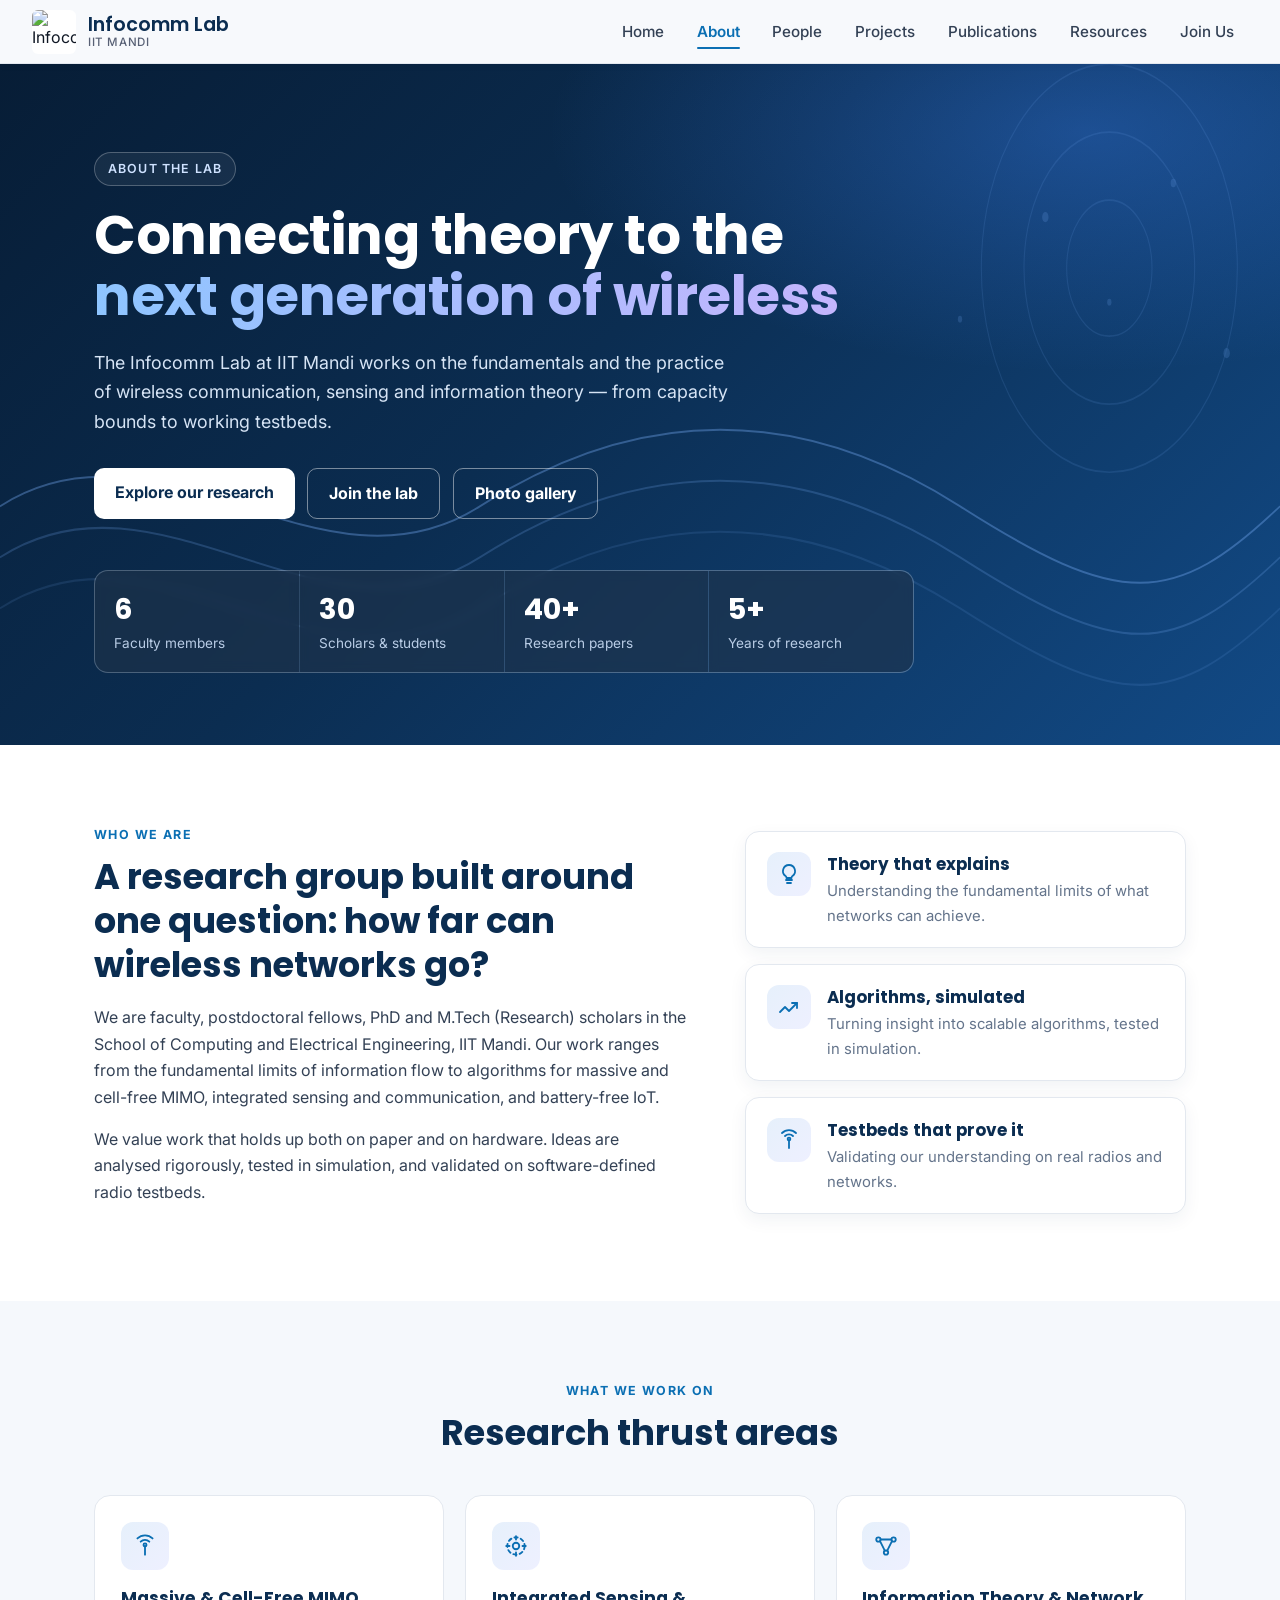
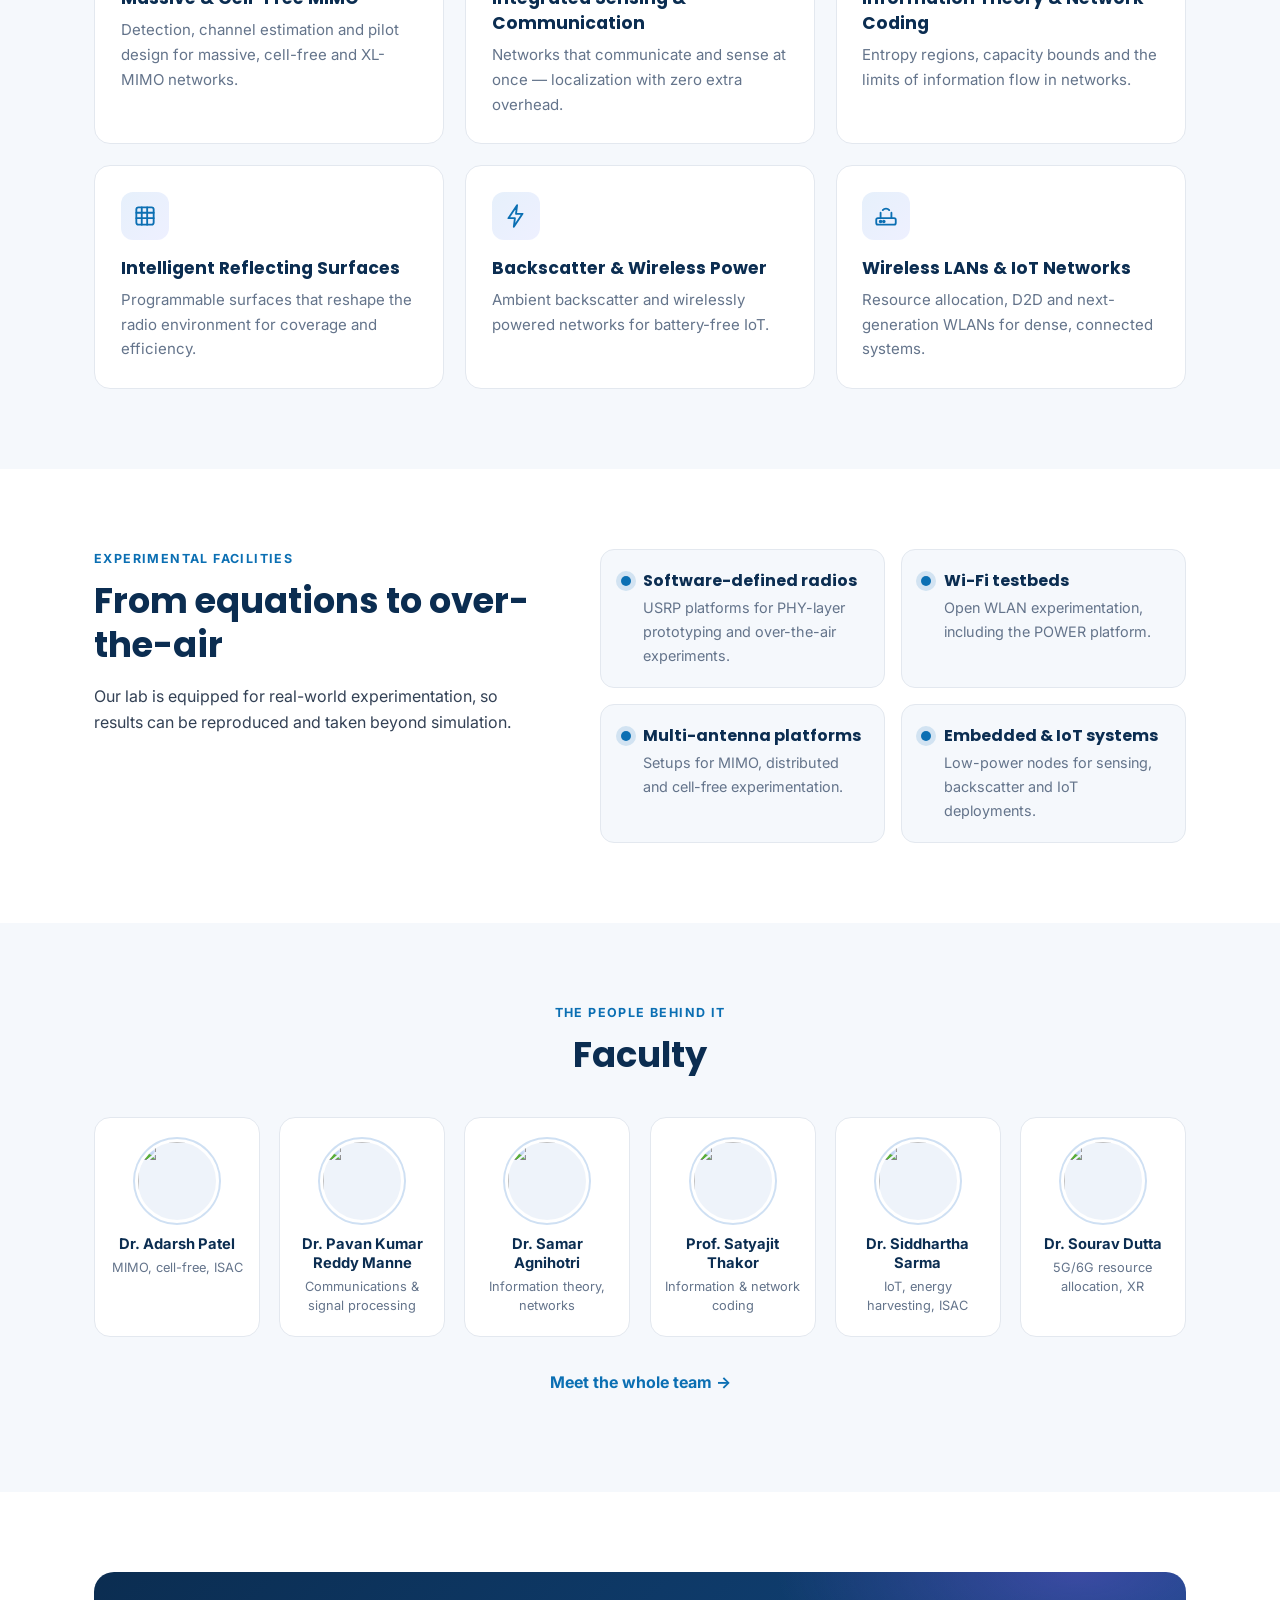
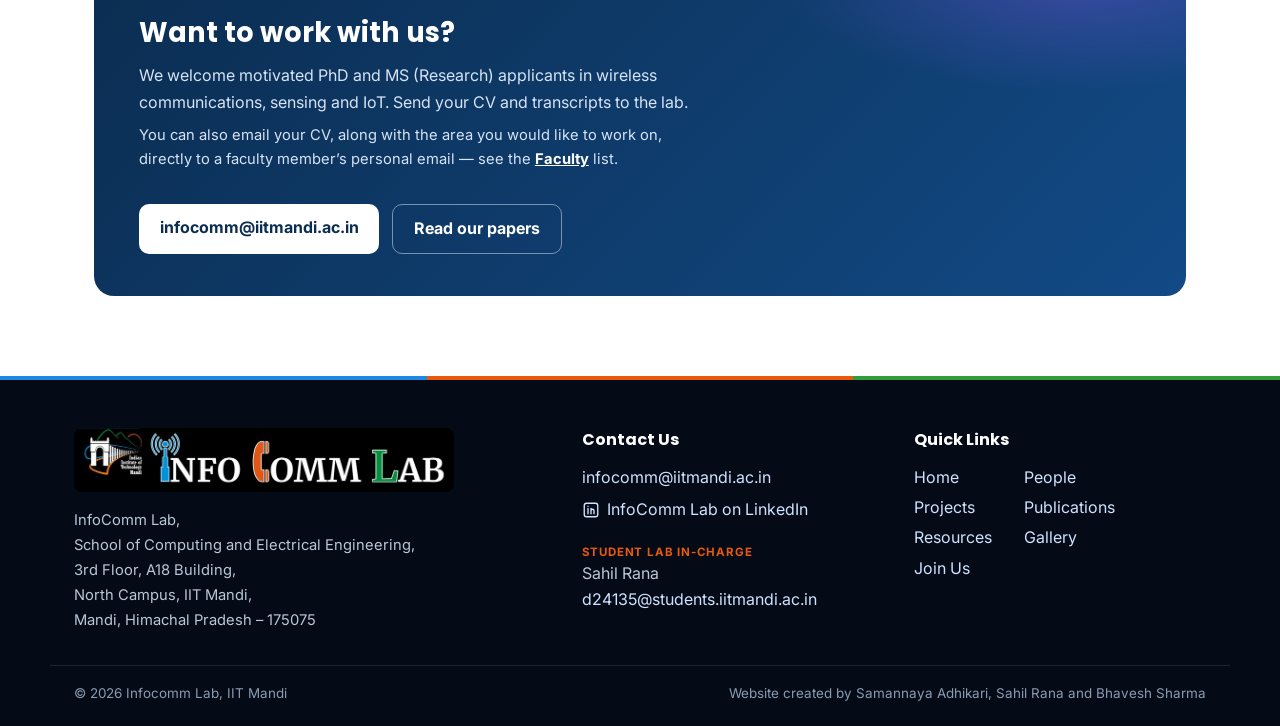
==== commit 6f367e61: "Update about.html" ====
--- a/about.html
+++ b/about.html
@@ -260,8 +260,8 @@
         <ul class="ab-stats">
           <li><strong>6</strong><span>Faculty members</span></li>
           <li><strong>30</strong><span>Scholars &amp; students</span></li>
-          <li><strong>120+</strong><span>Publications</span></li>
-          <li><strong>15+</strong><span>Years of research</span></li>
+          <li><strong>40+</strong><span>Research papers</span></li>
+          <li><strong>5+</strong><span>Years of research</span></li>
         </ul>
       </div>
     </section>
@@ -445,7 +445,22 @@
       els.forEach(function (el) { el.classList.add('ab-reveal'); io.observe(el); });
     })();
   </script>
+  <script>
+    // stats count up from 0 when they scroll into view
+    (function () {
+      var els = document.querySelectorAll('.hm-stats strong, .ab-stats strong, .pb-stats strong');
+      if (!els.length || !('IntersectionObserver' in window)) return;
+      if (window.matchMedia && matchMedia('(prefers-reduced-motion: reduce)').matches) return;
+      function run(el) {
+        var m = el.textContent.trim().match(/^(\d+)(\+?)$/); if (!m) return;
+        var end = +m[1], suf = m[2], t0 = null, dur = 1400;
+        function step(t) { if (!t0) t0 = t; var p = Math.min((t - t0) / dur, 1), e = 1 - Math.pow(1 - p, 3);
+          el.textContent = Math.round(end * e) + (p === 1 ? suf : ''); if (p < 1) requestAnimationFrame(step); }
+        requestAnimationFrame(step);
+      }
+      var io = new IntersectionObserver(function (es) { es.forEach(function (e) { if (e.isIntersecting) { run(e.target); io.unobserve(e.target); } }); }, { threshold: 0.6 });
+      els.forEach(function (el) { io.observe(el); });
+    })();
+  </script>
 </body>
 </html>
-
-
